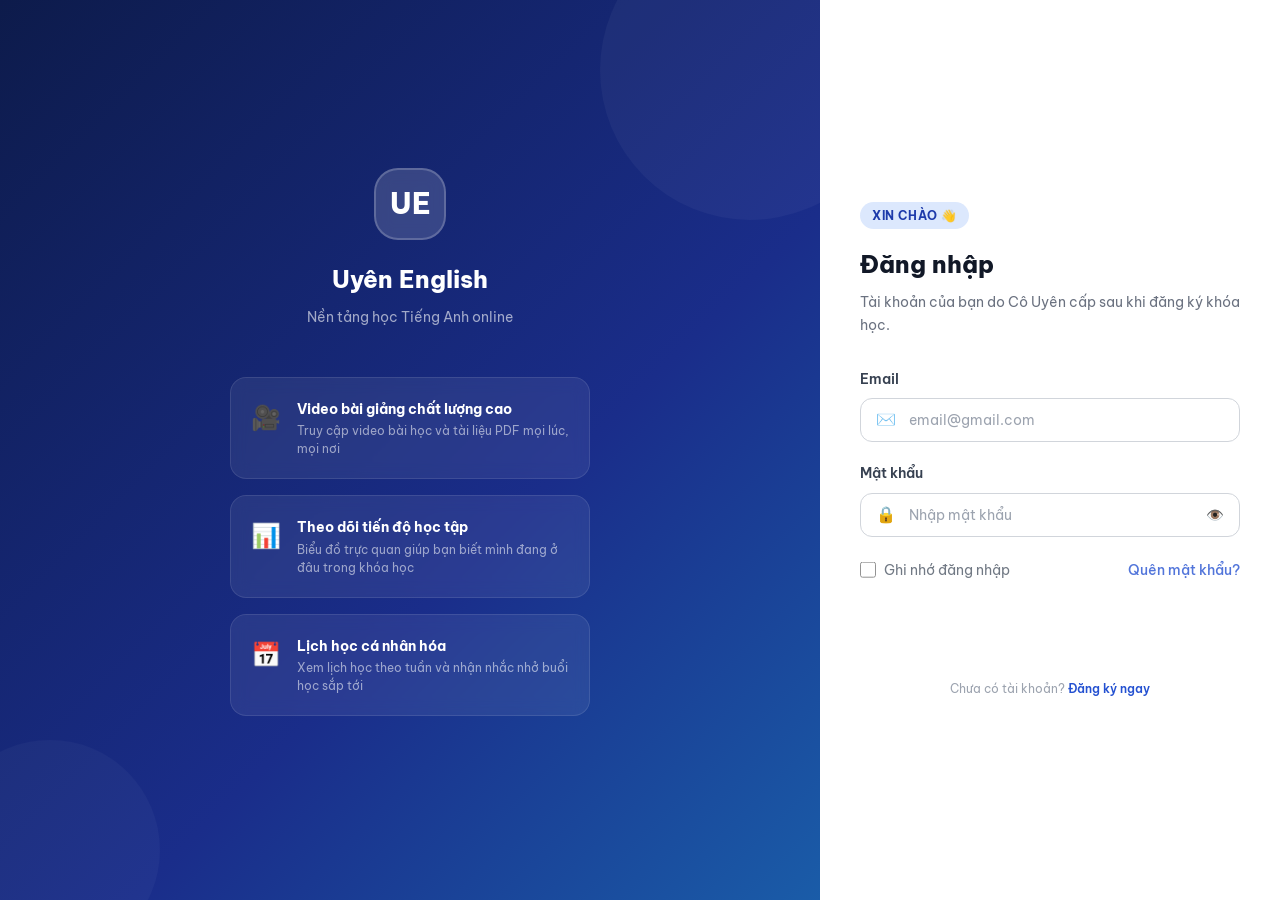
==== course.html @ e353cea9 "Initial commit: Complete Uyen English personalized platform" ====
<!DOCTYPE html>
<html lang="vi">
<head>
  <meta charset="UTF-8" />
  <meta name="viewport" content="width=device-width, initial-scale=1.0" />
  <title>Khóa Học – Uyên English</title>
  <link rel="icon" type="image/svg+xml" href="favicon.svg" />
  <meta name="description" content="Chi tiết lộ trình học tập, tài liệu và video bài giảng." />
  <link rel="stylesheet" href="css/common.css" />
  <link rel="stylesheet" href="css/course.css" />
  <link rel="stylesheet" href="css/enhancements.css" />
  <!-- GSAP CDN -->
  <script src="https://cdn.jsdelivr.net/npm/gsap@3.12.5/dist/gsap.min.js"></script>
</head>
<body>

<div class="app-layout" style="height:100vh;overflow:hidden">

  <!-- ── App Sidebar (Main Nav) ─────────────────────────────── -->
  <aside class="sidebar" id="mainSidebar">
    <div class="sidebar-logo">
      <div class="sidebar-logo-icon">UE</div>
      <div class="sidebar-logo-text">
        <span class="brand-name">Uyên English</span>
        <span class="brand-sub">Học Tiếng Anh Online</span>
      </div>
    </div>

    <nav class="sidebar-nav">
      <div class="nav-section-title">Chính</div>
      <a href="dashboard.html" class="nav-item">
        <svg viewBox="0 0 24 24" fill="none" stroke="currentColor"><path d="M3 9l9-7 9 7v11a2 2 0 01-2 2H5a2 2 0 01-2-2z"/><polyline points="9 22 9 12 15 12 15 22"/></svg>
        Trang chủ
      </a>
      <a href="course.html" class="nav-item active">
        <svg viewBox="0 0 24 24" fill="none" stroke="currentColor"><path d="M2 3h6a4 4 0 014 4v14a3 3 0 00-3-3H2z"/><path d="M22 3h-6a4 4 0 00-4 4v14a3 3 0 013-3h7z"/></svg>
        Khóa học của tôi
      </a>
    </nav>

    <div class="sidebar-footer">
      <div class="user-card">
        <div class="user-avatar" id="sidebarAvatar">?</div>
        <div class="user-info">
          <div class="user-name" id="sidebarName">Học viên</div>
          <div class="user-role" id="sidebarRole">Đang học</div>
        </div>
      </div>
      <button class="nav-item" id="logoutBtn" style="width:100%;margin-top:var(--space-2);color:rgba(255,80,80,.7)">
        <svg viewBox="0 0 24 24" fill="none" stroke="currentColor"><path d="M9 21H5a2 2 0 01-2-2V5a2 2 0 012-2h4"/><polyline points="16 17 21 12 16 7"/><line x1="21" y1="12" x2="9" y2="12"/></svg>
        Đăng xuất
      </button>
    </div>
  </aside>

  <!-- ── Main Content ──────────────────────────────────────── -->
  <div class="main-content" style="overflow:hidden">

    <!-- Top progress bar -->
    <div class="course-progress-bar" id="courseProgressBar">
      <div class="course-title-bar" id="courseNameBar">Đang tải...</div>
      <div class="course-progress-wrap">
        <div class="course-pct-text" id="coursePctText">0%</div>
        <div class="progress-bar"><div class="progress-fill" id="courseProgressFill" style="width:0%"></div></div>
      </div>
      <button class="btn btn-outline btn-sm" onclick="window.location.href='dashboard.html'">← Quay lại</button>
    </div>

    <!-- Course Layout -->
    <div class="course-layout" style="height:calc(100vh - 60px - 56px)">

      <!-- ── Course TOC Sidebar ──────────────────────────── -->
      <div class="course-sidebar" id="courseSidebar">
        <div class="course-sidebar-header">
          <div class="course-sidebar-title" id="tocTitle">Mục lục khóa học</div>
          <div class="sidebar-progress-info">
            <span id="tocDone">0 / 0 bài</span>
            <span class="sidebar-progress-pct" id="tocPct">0%</span>
          </div>
          <div class="progress-bar" style="height:4px">
            <div class="progress-fill" id="tocProgressFill" style="width:0%"></div>
          </div>
        </div>
        <div class="course-toc" id="courseToc">
          <!-- injected by JS -->
        </div>
      </div>

      <!-- ── Content Area ───────────────────────────────── -->
      <div class="course-content-area" id="contentArea">
        <!-- Topbar -->
        <div class="topbar" style="position:sticky;top:0;z-index:50">
          <button class="topbar-btn" id="tocToggle" aria-label="Toggle TOC">
            <svg viewBox="0 0 24 24" fill="none" stroke="currentColor" stroke-width="2"><line x1="3" y1="6" x2="21" y2="6"/><line x1="3" y1="12" x2="21" y2="12"/><line x1="3" y1="18" x2="21" y2="18"/></svg>
          </button>
          <div class="topbar-title" id="currentFileTitle">Chọn bài học để bắt đầu</div>
          <div class="topbar-actions">
            <button class="topbar-btn" id="prevBtn" title="Bài trước">
              <svg viewBox="0 0 24 24" fill="none" stroke="currentColor" stroke-width="2"><polyline points="15 18 9 12 15 6"/></svg>
            </button>
            <button class="topbar-btn" id="nextBtn" title="Bài tiếp">
              <svg viewBox="0 0 24 24" fill="none" stroke="currentColor" stroke-width="2"><polyline points="9 18 15 12 9 6"/></svg>
            </button>
          </div>
        </div>

        <!-- Content Panel -->
        <div class="content-panel" id="contentPanel" style="padding: 0; display: flex; flex-direction: column; overflow: hidden; height: 100%;">

          <!-- Welcome screen (default) -->
          <div class="welcome-screen" id="welcomeScreen" style="display:block; padding:0; height:100%; text-align:left; overflow-y:auto; background:#fff">
            
            <!-- Banner -->
            <div style="width:100%; height: 260px; background: url('https://images.unsplash.com/photo-1522202176988-66273c2fd55f?ixlib=rb-4.0.3&auto=format&fit=crop&w=1600&q=80') center/cover; position: relative;">
               <div style="position: absolute; inset:0; background: linear-gradient(to top, rgba(0,0,0,0.85) 0%, transparent 100%);"></div>
               <div style="position: absolute; bottom: 0; left: 0; padding: var(--space-6) var(--space-10);">
                  <div class="welcome-title" id="welcomeTitle" style="color: white; text-align: left; margin: 0; font-size: 2rem; letter-spacing: -0.02em;">Đang tải...</div>
                  <p class="welcome-desc" id="welcomeDesc" style="color: rgba(255,255,255,0.85); text-align: left; margin-top: var(--space-2); max-width: 600px; font-size: var(--font-size-sm); line-height: 1.5;"></p>
               </div>
            </div>

            <div style="max-width:1200px; margin: 0 auto; padding: 0 var(--space-10);">
                <!-- Content -->
                <div style="padding: var(--space-6) 0 var(--space-12);">
                  <div class="lesson-list-title" style="text-align: left; display: flex; justify-content: space-between; align-items: center;">
                    <span style="font-size: 1.15rem; font-weight: 800; color: var(--gray-900);">Danh sách bài học</span>
                    <span class="lesson-count-badge" id="totalBadge" style="background: #e0e7ff; color: #3730a3; padding: 6px 14px; border-radius: 20px; font-weight: 700; font-size: 0.75rem;">0 bài</span>
                  </div>
                  <div id="flatLessonList"></div>
                </div>
            </div>
          </div>

          <!-- Active content (hidden until file selected) -->
          <div id="activeContent" style="display:none; padding: var(--space-6) var(--space-8); height: 100%; overflow-y: auto;">
            <div class="file-info-card" id="fileInfoCard">
              <div class="file-info-left">
                <div class="file-info-icon" id="fileInfoIcon"></div>
                <div>
                  <div class="file-info-title" id="fileInfoTitle"></div>
                  <div class="file-info-meta" id="fileInfoMeta"></div>
                </div>
              </div>
              <div style="display:flex;gap:var(--space-3)">
                <span class="badge badge-green" id="completedBadge" style="display:none">✅ Đã hoàn thành</span>
                <a id="driveOpenBtn" href="#" target="_blank" class="btn btn-outline btn-sm">Mở Google Drive ↗</a>
              </div>
            </div>

            <!-- Video viewer -->
            <div class="media-viewer" id="videoViewer" style="display:none">
              <div class="media-viewer-placeholder" id="videoPlaceholder">
                <div class="placeholder-icon">▶️</div>
                <div class="placeholder-text">Nhấn vào bài học để xem video</div>
              </div>
              <iframe
                id="videoFrame"
                allowfullscreen
                allow="autoplay; encrypted-media"
                style="display:none"
              ></iframe>
            </div>

            <!-- PDF viewer -->
            <div class="pdf-viewer" id="pdfViewer" style="display:none">
              <iframe id="pdfFrame" allowfullscreen></iframe>
            </div>

            <!-- Lesson nav -->
            <div class="lesson-nav">
              <button class="btn btn-outline" id="prevFileBtn">← Bài trước</button>
              <div class="lesson-nav-current" id="lessonNavCurrent"></div>
              <button class="btn btn-primary" id="nextFileBtn">Bài tiếp →</button>
            </div>
          </div>

        </div><!-- end content-panel -->
      </div><!-- end course-content-area -->

    </div><!-- end course-layout -->
  </div><!-- end main-content -->
</div><!-- end app-layout -->

<!-- Toast -->
<div class="toast-container" id="toastContainer"></div>

<script>
// ============================================================
//  course.js – inline
//  Reads course structure directly from course-data.json
// ============================================================

// ── Auth Guard ────────────────────────────────────────────────
const rawUser = localStorage.getItem('ue_user') || sessionStorage.getItem('ue_user');
if (!rawUser) { window.location.href = 'login.html'; }
const currentUser = JSON.parse(rawUser);

const avt = currentUser.avatar || currentUser.name.charAt(0);
if (avt.includes('.jpg') || avt.includes('.png')) {
  document.getElementById('sidebarAvatar').innerHTML = `<img src="${avt}" style="width:100%;height:100%;object-fit:cover;object-position:top;border-radius:50%">`;
  document.getElementById('sidebarAvatar').style.background = 'transparent';
} else {
  document.getElementById('sidebarAvatar').textContent = avt;
}
document.getElementById('sidebarName').textContent = currentUser.name;
document.getElementById('sidebarRole').textContent =
  currentUser.role === 'admin' ? '👑 Admin' : '🎓 Học viên';

document.getElementById('logoutBtn').addEventListener('click', () => {
  localStorage.removeItem('ue_user');
  sessionStorage.removeItem('ue_user');
  window.location.href = 'login.html';
});

// ── State ─────────────────────────────────────────────────────
let courseData = null;
let allFiles   = [];   // flat list of all files in order
let currentFileIndex = -1;
let completedSet = new Set();
const COURSE_ID = new URLSearchParams(location.search).get('id') || 'english-basic';
const PROGRESS_KEY = `ue_progress_${COURSE_ID}`;

// ── Load & Render ─────────────────────────────────────────────
async function init() {
  let allCourses = [];
  try {
    const res = await fetch(`data/course-data-${currentUser.id}.json`);
    allCourses = await res.json();
  } catch (err) {
    console.warn('Local fetch failed, using fallback data:', err);
    allCourses = [{"course_id":"english-basic","title":"Tiếng Anh Nền Tảng – Cô Nhã Uyên","subtitle":"Ngữ pháp cơ bản, Từ vựng & Kỹ năng làm bài thi","teacher":"Phạm Nhã Uyên","rating":5.0,"reviews":24,"weeks":[{"week_id":"w1","name":"Tuần 1 – Nền Tảng Ngữ Pháp","sessions":[{"session_id":"w1s1","name":"Buổi 1 – Thì Hiện Tại Đơn & Hiện Tại Tiếp Diễn","date":"2026-07-05","time":"08:00","files":[{"file_id":"w1s1f1","type":"video","name":"Video bài giảng – Thì Hiện Tại","drive_id":"1BxiMVs0XRA5nFMdKvBdBZjgmUUqptlbs74OgVE2upms"},{"file_id":"w1s1f2","type":"pdf","name":"Slide bài giảng – Thì Hiện Tại","drive_id":"1BxiMVs0XRA5nFMdKvBdBZjgmUUqptlbs74OgVE2upms"},{"file_id":"w1s1f3","type":"pdf","name":"Bài tập về nhà – Buổi 1","drive_id":"1BxiMVs0XRA5nFMdKvBdBZjgmUUqptlbs74OgVE2upms"}]},{"session_id":"w1s2","name":"Buổi 2 – Thì Quá Khứ Đơn & Quá Khứ Tiếp Diễn","date":"2026-07-08","time":"08:00","files":[{"file_id":"w1s2f1","type":"video","name":"Video bài giảng – Thì Quá Khứ","drive_id":"1BxiMVs0XRA5nFMdKvBdBZjgmUUqptlbs74OgVE2upms"},{"file_id":"w1s2f2","type":"pdf","name":"Slide bài giảng – Thì Quá Khứ","drive_id":"1BxiMVs0XRA5nFMdKvBdBZjgmUUqptlbs74OgVE2upms"},{"file_id":"w1s2f3","type":"pdf","name":"Bài tập về nhà – Buổi 2","drive_id":"1BxiMVs0XRA5nFMdKvBdBZjgmUUqptlbs74OgVE2upms"}]}]},{"week_id":"w2","name":"Tuần 2 – Từ Vựng & Phrasal Verbs","sessions":[{"session_id":"w2s1","name":"Buổi 3 – Phrasal Verbs Thông Dụng (Phần 1)","date":"2026-07-12","time":"08:00","files":[{"file_id":"w2s1f1","type":"video","name":"Video bài giảng – Phrasal Verbs P1","drive_id":"1BxiMVs0XRA5nFMdKvBdBZjgmUUqptlbs74OgVE2upms"},{"file_id":"w2s1f2","type":"pdf","name":"Danh sách 50 Phrasal Verbs cơ bản","drive_id":"1BxiMVs0XRA5nFMdKvBdBZjgmUUqptlbs74OgVE2upms"}]},{"session_id":"w2s2","name":"Buổi 4 – Idioms & Expressions Thường Gặp","date":"2026-07-15","time":"08:00","files":[{"file_id":"w2s2f1","type":"video","name":"Video bài giảng – Idioms","drive_id":"1BxiMVs0XRA5nFMdKvBdBZjgmUUqptlbs74OgVE2upms"},{"file_id":"w2s2f2","type":"pdf","name":"Tổng hợp Idioms theo chủ đề","drive_id":"1BxiMVs0XRA5nFMdKvBdBZjgmUUqptlbs74OgVE2upms"},{"file_id":"w2s2f3","type":"pdf","name":"Bài tập tổng hợp Tuần 2","drive_id":"1BxiMVs0XRA5nFMdKvBdBZjgmUUqptlbs74OgVE2upms"}]}]},{"week_id":"w3","name":"Tuần 3 – Kỹ Năng Làm Bài Thi","sessions":[{"session_id":"w3s1","name":"Buổi 5 – Kỹ Năng Đọc Hiểu (Reading)","date":"2026-07-19","time":"08:00","files":[{"file_id":"w3s1f1","type":"video","name":"Video – Phương pháp đọc hiểu nhanh","drive_id":"1BxiMVs0XRA5nFMdKvBdBZjgmUUqptlbs74OgVE2upms"},{"file_id":"w3s1f2","type":"pdf","name":"Đề luyện tập Reading – Số 1","drive_id":"1BxiMVs0XRA5nFMdKvBdBZjgmUUqptlbs74OgVE2upms"}]},{"session_id":"w3s2","name":"Buổi 6 – Kỹ Năng Viết (Writing Basics)","date":"2026-07-22","time":"08:00","files":[{"file_id":"w3s2f1","type":"video","name":"Video – Cấu trúc câu & Viết đoạn văn","drive_id":"1BxiMVs0XRA5nFMdKvBdBZjgmUUqptlbs74OgVE2upms"},{"file_id":"w3s2f2","type":"pdf","name":"Template các dạng bài viết thường gặp","drive_id":"1BxiMVs0XRA5nFMdKvBdBZjgmUUqptlbs74OgVE2upms"},{"file_id":"w3s2f3","type":"pdf","name":"Bài tập Writing thực hành – Buổi 6","drive_id":"1BxiMVs0XRA5nFMdKvBdBZjgmUUqptlbs74OgVE2upms"}]}]}]}];
  }

  try {
    courseData = allCourses.find(c => c.course_id === COURSE_ID);

    if (!courseData) {
      document.getElementById('welcomeTitle').textContent = 'Không tìm thấy khóa học';
      document.getElementById('welcomeDesc').textContent = 'ID khóa học không hợp lệ.';
      return;
    }

    // Load progress
    completedSet = new Set(JSON.parse(localStorage.getItem(PROGRESS_KEY) || '[]'));

    // Build flat file list
    allFiles = [];
    courseData.weeks.forEach((w, wi) => {
      w.sessions.forEach((s, si) => {
        s.files.forEach((f, fi) => {
          allFiles.push({ ...f, weekIndex: wi, sessionIndex: si, fileIndex: fi,
                          weekName: w.name, sessionName: s.name });
        });
      });
    });

    // Update top bar
    document.getElementById('courseNameBar').textContent = courseData.title;
    document.getElementById('welcomeTitle').textContent = courseData.title;
    document.getElementById('welcomeDesc').textContent =
      `${courseData.subtitle} · Chọn bài học bên trái để bắt đầu.`;
    document.getElementById('totalBadge').textContent = `${allFiles.length} bài`;

    // Render TOC
    renderTOC();
    updateProgress();
    renderFlatList();

  } catch (err) {
    console.error('Failed to load course:', err);
    document.getElementById('welcomeTitle').textContent = 'Lỗi tải dữ liệu';
    document.getElementById('welcomeDesc').textContent = 'Không thể đọc file course-data.json. Hãy kiểm tra lại.';
  }
}

// ── Render TOC ────────────────────────────────────────────────
function renderTOC() {
  const toc = document.getElementById('courseToc');
  toc.innerHTML = '';
  document.getElementById('tocTitle').textContent = courseData.title;

  let fileGlobalIdx = 0;

  courseData.weeks.forEach((week, wi) => {
    const weekCompleted = week.sessions.every(s =>
      s.files.every(f => completedSet.has(f.file_id))
    );

    const weekEl = document.createElement('div');
    weekEl.className = 'week-group';

    const weekHeader = document.createElement('div');
    weekHeader.className = 'week-header';
    weekHeader.dataset.weekIndex = wi;

    const totalInWeek = week.sessions.reduce((s, ss) => s + ss.files.length, 0);
    const doneInWeek  = week.sessions.reduce((s, ss) =>
      s + ss.files.filter(f => completedSet.has(f.file_id)).length, 0);

    weekHeader.innerHTML = `
      <svg class="week-chevron open" viewBox="0 0 24 24" fill="none" stroke="currentColor" stroke-width="2.5"><polyline points="9 18 15 12 9 6"/></svg>
      <span class="week-header-title">${week.name}</span>
      <span class="week-count">${doneInWeek}/${totalInWeek}</span>
    `;

    const weekBody = document.createElement('div');
    weekBody.className = 'week-body';
    weekBody.id = `week-body-${wi}`;

    weekHeader.addEventListener('click', () => {
      const chevron = weekHeader.querySelector('.week-chevron');
      const isOpen = chevron.classList.contains('open');
      weekBody.style.maxHeight = isOpen ? '0' : weekBody.scrollHeight + 'px';
      chevron.classList.toggle('open', !isOpen);
    });

    week.sessions.forEach((session, si) => {
      const sessionEl = document.createElement('div');
      sessionEl.className = 'session-group';

      const sessCompleted = session.files.every(f => completedSet.has(f.file_id));

      const sessHeader = document.createElement('div');
      sessHeader.className = 'session-header';
      sessHeader.innerHTML = `
        <svg class="session-chevron open" viewBox="0 0 24 24" fill="none" stroke="currentColor" stroke-width="2.5"><polyline points="9 18 15 12 9 6"/></svg>
        <span class="session-icon">📋</span>
        <span class="session-header-title">${session.name}</span>
      `;

      const sessBody = document.createElement('div');
      sessBody.className = 'session-body';
      sessBody.id = `sess-body-${wi}-${si}`;

      sessHeader.addEventListener('click', () => {
        const chevron = sessHeader.querySelector('.session-chevron');
        const isOpen = chevron.classList.contains('open');
        sessBody.style.maxHeight = isOpen ? '0' : sessBody.scrollHeight + 'px';
        chevron.classList.toggle('open', !isOpen);
      });

      session.files.forEach((file, fi) => {
        const gIdx = fileGlobalIdx++;
        const isDone = completedSet.has(file.file_id);

        const fileEl = document.createElement('div');
        fileEl.className = 'file-item';
        fileEl.dataset.globalIndex = gIdx;
        fileEl.id = `file-item-${file.file_id}`;

        const typeInfo = getFileTypeInfo(file.type);

        fileEl.innerHTML = `
          <div class="file-type-icon file-type-${file.type}" title="${typeInfo.label}">${typeInfo.icon}</div>
          <div class="file-info">
            <div class="file-name">${file.name}</div>
            <div class="file-meta">${typeInfo.label}${file.size ? ' · ' + file.size : ''}</div>
          </div>
          <div class="file-status ${isDone ? 'completed' : 'pending'}" id="status-${file.file_id}"></div>
        `;

        fileEl.addEventListener('click', () => openFile(gIdx));
        sessBody.appendChild(fileEl);
      });

      sessHeader.click; // expanded by default
      sessionEl.appendChild(sessHeader);
      sessionEl.appendChild(sessBody);
      weekBody.appendChild(sessionEl);
    });

    // Open all by default – set max-height after appending
    weekEl.appendChild(weekHeader);
    weekEl.appendChild(weekBody);
    toc.appendChild(weekEl);

    // Init heights
    requestAnimationFrame(() => {
      weekBody.style.maxHeight = weekBody.scrollHeight + 'px';
      weekBody.querySelectorAll('.session-body').forEach(sb => {
        sb.style.maxHeight = sb.scrollHeight + 'px';
      });
    });
  });
}

function getFileTypeInfo(type) {
  switch(type) {
    case 'video': return { icon: '▶', label: 'Video bài giảng' };
    case 'pdf':   return { icon: '📄', label: 'Tài liệu PDF' };
    case 'doc':   return { icon: '📝', label: 'Tài liệu Word' };
    default:      return { icon: '📎', label: 'Tài liệu' };
  }
}

// ── Render Flat List on Welcome Screen ───────────────────────
function renderFlatList() {
  const container = document.getElementById('flatLessonList');
  container.innerHTML = '';
  container.style.cssText = `
    background: #fff;
    border-radius: var(--radius-xl);
    box-shadow: 0 4px 20px rgba(0,0,0,0.04);
    border: 1px solid var(--gray-200);
    overflow: hidden;
    margin-top: var(--space-6);
  `;

  courseData.weeks.forEach((w, wi) => {
    const weekEl = document.createElement('div');
    if (wi < courseData.weeks.length - 1) {
      weekEl.style.borderBottom = '1px solid var(--gray-100)';
    }

    const weekHeader = document.createElement('div');
    weekHeader.style.cssText = `
      background: #f8fafc;
      padding: var(--space-4) var(--space-5);
      font-size: var(--font-size-sm);
      font-weight: 700;
      color: var(--primary-700);
      text-transform: uppercase;
      letter-spacing: 0.02em;
      display: flex;
      align-items: center;
      gap: var(--space-3);
    `;
    weekHeader.innerHTML = `
      <svg viewBox="0 0 24 24" fill="none" stroke="currentColor" stroke-width="2.5" style="width:16px;height:16px;transform:rotate(90deg)"><polyline points="9 18 15 12 9 6"/></svg>
      ${w.name}
    `;

    const weekBody = document.createElement('div');
    weekBody.style.cssText = `padding: var(--space-5) var(--space-5); background: #fff;`;

    w.sessions.forEach((s, si) => {
      const sessEl = document.createElement('div');
      sessEl.style.cssText = `
        border: 1px solid var(--primary-100);
        border-radius: var(--radius-lg);
        margin-bottom: var(--space-4);
        overflow: hidden;
      `;
      if (si === w.sessions.length - 1) sessEl.style.marginBottom = '0';

      const sessHeader = document.createElement('div');
      sessHeader.style.cssText = `
        background: #f0f7ff;
        padding: var(--space-3) var(--space-4);
        font-size: var(--font-size-xs);
        font-weight: 700;
        color: var(--primary-800);
        display: flex;
        align-items: center;
        gap: var(--space-2);
        border-bottom: 1px solid var(--primary-100);
      `;
      sessHeader.innerHTML = `<span style="color:var(--primary-500);font-size:1.1rem;line-height:0">▾</span> ${s.name}`;

      const sessBody = document.createElement('div');
      sessBody.style.cssText = `padding: var(--space-2);`;

      s.files.forEach((f, fi) => {
        const globalIdx = allFiles.findIndex(af => af.file_id === f.file_id);
        const done = completedSet.has(f.file_id);
        const ti = getFileTypeInfo(f.type);

        const row = document.createElement('div');
        row.style.cssText = `
          display: flex;
          align-items: center;
          gap: var(--space-3);
          padding: var(--space-3) var(--space-4);
          border-radius: var(--radius-md);
          cursor: pointer;
          transition: all var(--transition-fast);
          margin-bottom: 2px;
        `;
        row.innerHTML = `
          <div style="width:20px;height:20px;border-radius:50%;flex-shrink:0;display:flex;align-items:center;justify-content:center;font-size:.7rem;
            ${done ? 'background:var(--success-500);color:#fff' : 'border:2px solid var(--gray-300);color:transparent'}">
            ${done ? '✓' : ''}
          </div>
          <div style="font-weight:700;font-size:.65rem;color:var(--success-600);white-space:nowrap">[${ti.label}]</div>
          <div style="flex:1;font-size:var(--font-size-sm);font-weight:600;color:var(--gray-700)">${f.name}</div>
          <div class="arrow-btn" style="width:28px;height:28px;border-radius:var(--radius-sm);background:var(--gray-50);border:1px solid var(--gray-200);display:flex;align-items:center;justify-content:center;color:var(--gray-500);transition:all var(--transition-fast)">
            <svg viewBox="0 0 24 24" fill="none" stroke="currentColor" stroke-width="2.5" style="width:14px;height:14px"><line x1="7" y1="17" x2="17" y2="7"/><polyline points="7 7 17 7 17 17"/></svg>
          </div>
        `;
        row.addEventListener('mouseenter', () => { 
          row.style.background = 'var(--primary-50)'; 
          const btn = row.querySelector('.arrow-btn');
          btn.style.background = 'var(--primary-500)';
          btn.style.color = '#fff';
          btn.style.borderColor = 'var(--primary-500)';
        });
        row.addEventListener('mouseleave', () => { 
          row.style.background = ''; 
          const btn = row.querySelector('.arrow-btn');
          btn.style.background = 'var(--gray-50)';
          btn.style.color = 'var(--gray-500)';
          btn.style.borderColor = 'var(--gray-200)';
        });
        row.addEventListener('click', () => openFile(globalIdx));
        sessBody.appendChild(row);
      });

      sessEl.appendChild(sessHeader);
      sessEl.appendChild(sessBody);
      weekBody.appendChild(sessEl);
    });

    weekEl.appendChild(weekHeader);
    weekEl.appendChild(weekBody);
    container.appendChild(weekEl);
  });
}

// ── Open a File ───────────────────────────────────────────────
function openFile(globalIdx) {
  if (globalIdx < 0 || globalIdx >= allFiles.length) return;
  currentFileIndex = globalIdx;

  const file = allFiles[globalIdx];

  // Mark completed
  markCompleted(file.file_id);

  // Switch view with GSAP crossfade
  document.getElementById('welcomeScreen').style.display = 'none';
  document.getElementById('activeContent').style.display = 'block';
  if (typeof window.animateContentIn === 'function') window.animateContentIn();
  if (typeof window.animateNavTransition === 'function') {
    window.animateNavTransition(globalIdx > (currentFileIndex || 0) ? 1 : -1);
  }

  // Highlight TOC item
  document.querySelectorAll('.file-item').forEach(el => el.classList.remove('active'));
  const tocItem = document.getElementById(`file-item-${file.file_id}`);
  if (tocItem) {
    tocItem.classList.add('active');
    tocItem.scrollIntoView({ block: 'nearest', behavior: 'smooth' });
  }

  // Update header
  document.getElementById('currentFileTitle').textContent = file.name;

  // File info card
  const ti = getFileTypeInfo(file.type);
  document.getElementById('fileInfoIcon').textContent = ti.icon;
  document.getElementById('fileInfoIcon').className = `file-info-icon file-type-icon file-type-${file.type}`;
  document.getElementById('fileInfoTitle').textContent = file.name;
  document.getElementById('fileInfoMeta').textContent =
    `${ti.label}${file.size ? ' · ' + file.size : ''} · ${file.weekName} · ${file.sessionName}`;
  document.getElementById('completedBadge').style.display = completedSet.has(file.file_id) ? 'inline-flex' : 'none';

  // Drive link
  const driveUrl = `https://drive.google.com/file/d/${file.drive_id}/view`;
  document.getElementById('driveOpenBtn').href = driveUrl;

  // Render media
  renderMedia(file);

  // Nav
  document.getElementById('lessonNavCurrent').textContent =
    `Bài ${globalIdx + 1} / ${allFiles.length}`;
  document.getElementById('prevFileBtn').disabled = globalIdx === 0;
  document.getElementById('nextFileBtn').disabled = globalIdx === allFiles.length - 1;
  document.getElementById('prevBtn').disabled = globalIdx === 0;
  document.getElementById('nextBtn').disabled = globalIdx === allFiles.length - 1;
}

function renderMedia(file) {
  const videoViewer = document.getElementById('videoViewer');
  const pdfViewer   = document.getElementById('pdfViewer');
  const videoFrame  = document.getElementById('videoFrame');
  const pdfFrame    = document.getElementById('pdfFrame');

  videoViewer.style.display = 'none';
  pdfViewer.style.display   = 'none';
  videoFrame.style.display  = 'none';
  videoFrame.src = '';
  pdfFrame.src   = '';

  if (file.type === 'video') {
    videoViewer.style.display = 'block';
    // Google Drive embed URL for video
    const embedUrl = `https://drive.google.com/file/d/${file.drive_id}/preview`;
    videoFrame.src = embedUrl;
    videoFrame.style.display = 'block';
    document.getElementById('videoPlaceholder').style.display = 'none';
  } else if (file.type === 'pdf' || file.type === 'doc') {
    pdfViewer.style.display = 'block';
    // Google Drive preview for docs/pdf
    const embedUrl = `https://drive.google.com/file/d/${file.drive_id}/preview`;
    pdfFrame.src = embedUrl;
  }
}

// ── Mark Completed ────────────────────────────────────────────
function markCompleted(fileId) {
  if (completedSet.has(fileId)) return;
  completedSet.add(fileId);
  localStorage.setItem(PROGRESS_KEY, JSON.stringify([...completedSet]));

  // Update status icon in TOC
  const statusEl = document.getElementById(`status-${fileId}`);
  if (statusEl) {
    statusEl.classList.remove('pending');
    statusEl.classList.add('completed');
  }

  updateProgress();
  // GSAP tick animation
  if (typeof window.animateCompletedTick === 'function') window.animateCompletedTick(fileId);
  showToast('success', '✅ Đã ghi nhận hoàn thành bài học!');
}

// ── Update Progress ───────────────────────────────────────────
function updateProgress() {
  const total = allFiles.length;
  const done  = completedSet.size;
  const pct   = total > 0 ? Math.round((done / total) * 100) : 0;

  // GSAP animate progress bars
  if (typeof window.animateProgressBar === 'function') window.animateProgressBar(pct);
  else {
    document.getElementById('courseProgressFill').style.width = pct + '%';
    document.getElementById('coursePctText').textContent = pct + '%';
    document.getElementById('tocProgressFill').style.width = pct + '%';
  }
  document.getElementById('tocDone').textContent = `${done} / ${total} bài`;
  document.getElementById('tocPct').textContent = pct + '%';

  // Update week counts in TOC headers
  if (courseData) {
    courseData.weeks.forEach((w, wi) => {
      const totalInWeek = w.sessions.reduce((s, ss) => s + ss.files.length, 0);
      const doneInWeek  = w.sessions.reduce((s, ss) =>
        s + ss.files.filter(f => completedSet.has(f.file_id)).length, 0);
      const countEl = document.querySelector(`[data-week-index="${wi}"] .week-count`);
      if (countEl) countEl.textContent = `${doneInWeek}/${totalInWeek}`;
    });
  }
}

// ── Navigation ────────────────────────────────────────────────
document.getElementById('nextBtn').addEventListener('click', () => openFile(currentFileIndex + 1));
document.getElementById('prevBtn').addEventListener('click', () => openFile(currentFileIndex - 1));
document.getElementById('nextFileBtn').addEventListener('click', () => openFile(currentFileIndex + 1));
document.getElementById('prevFileBtn').addEventListener('click', () => openFile(currentFileIndex - 1));

// ── TOC Toggle (GSAP-powered) ─────────────────────────────────
let tocOpen = true;
document.getElementById('tocToggle').addEventListener('click', () => {
  tocOpen = !tocOpen;
  if (typeof window.toggleTOCAnimation === 'function') {
    window.toggleTOCAnimation(tocOpen);
  } else {
    const sidebar = document.getElementById('courseSidebar');
    sidebar.style.width = tocOpen ? '320px' : '0';
  }
});

// ── Toast ─────────────────────────────────────────────────────
function showToast(type, msg) {
  const tc = document.getElementById('toastContainer');
  const t = document.createElement('div');
  t.className = `toast ${type}`;
  t.innerHTML = `<span>${type==='success'?'✅':'ℹ️'}</span><span class="toast-msg">${msg}</span>`;
  tc.appendChild(t);
  setTimeout(() => t.remove(), 3000);
}

// ── Init ──────────────────────────────────────────────────────
async function runInit() {
  await init();
  // Animate TOC after render
  if (typeof window.animateTOC === 'function') window.animateTOC();
}
runInit();
</script>

<!-- GSAP Course Animations -->
<script src="js/gsap-course.js"></script>

</body>
</html>
---- css/common.css ----
/* ============================================================
   COMMON.CSS – Design System
   Nền tảng học Tiếng Anh – Cô Phạm Nhã Uyên
   ============================================================ */

/* ── Google Fonts ─────────────────────────────────────────── */
@import url('https://fonts.googleapis.com/css2?family=Be+Vietnam+Pro:ital,wght@0,300;0,400;0,500;0,600;0,700;0,800;1,400&display=swap');

/* ── CSS Variables ────────────────────────────────────────── */
:root {
  /* Primary Palette */
  --primary-900: #0d1b4b;
  --primary-800: #122166;
  --primary-700: #1a2d8a;
  --primary-600: #1e3bab;
  --primary-500: #2451d1;
  --primary-400: #3b6de8;
  --primary-300: #6b93f0;
  --primary-200: #a8c1f8;
  --primary-100: #dce8fd;
  --primary-50:  #f0f5ff;

  /* Accent */
  --accent-500: #06b6d4;
  --accent-400: #22d3ee;
  --accent-300: #67e8f9;

  /* Success / Complete */
  --success-500: #10b981;
  --success-400: #34d399;
  --success-100: #d1fae5;

  /* Warning */
  --warning-500: #f59e0b;
  --warning-100: #fef3c7;

  /* Neutral */
  --gray-900: #111827;
  --gray-800: #1f2937;
  --gray-700: #374151;
  --gray-600: #4b5563;
  --gray-500: #6b7280;
  --gray-400: #9ca3af;
  --gray-300: #d1d5db;
  --gray-200: #e5e7eb;
  --gray-100: #f3f4f6;
  --gray-50:  #f9fafb;

  /* Semantic */
  --bg-page:   #f0f4f9;
  --bg-card:   #ffffff;
  --bg-sidebar: #0f1f5c;

  /* Typography */
  --font-family: 'Be Vietnam Pro', -apple-system, BlinkMacSystemFont, sans-serif;
  --font-size-xs:   0.75rem;
  --font-size-sm:   0.875rem;
  --font-size-base: 1rem;
  --font-size-lg:   1.125rem;
  --font-size-xl:   1.25rem;
  --font-size-2xl:  1.5rem;
  --font-size-3xl:  1.875rem;
  --font-size-4xl:  2.25rem;

  /* Spacing */
  --space-1: 0.25rem;
  --space-2: 0.5rem;
  --space-3: 0.75rem;
  --space-4: 1rem;
  --space-5: 1.25rem;
  --space-6: 1.5rem;
  --space-8: 2rem;
  --space-10: 2.5rem;
  --space-12: 3rem;

  /* Radius */
  --radius-sm:  0.375rem;
  --radius-md:  0.5rem;
  --radius-lg:  0.75rem;
  --radius-xl:  1rem;
  --radius-2xl: 1.5rem;
  --radius-full: 9999px;

  /* Shadow */
  --shadow-sm: 0 1px 2px rgba(0,0,0,.05);
  --shadow-md: 0 4px 6px -1px rgba(0,0,0,.08), 0 2px 4px -1px rgba(0,0,0,.05);
  --shadow-lg: 0 10px 15px -3px rgba(0,0,0,.08), 0 4px 6px -2px rgba(0,0,0,.04);
  --shadow-xl: 0 20px 25px -5px rgba(0,0,0,.1), 0 10px 10px -5px rgba(0,0,0,.04);
  --shadow-card: 0 2px 12px rgba(36, 81, 209, 0.08);
  --shadow-card-hover: 0 8px 30px rgba(36, 81, 209, 0.15);

  /* Transition */
  --transition-fast: 150ms ease;
  --transition-base: 250ms ease;
  --transition-slow: 400ms ease;

  /* Sidebar */
  --sidebar-width: 240px;
  --sidebar-collapsed: 68px;
  --topbar-height: 60px;
}

/* ── Reset & Base ──────────────────────────────────────────── */
*, *::before, *::after { box-sizing: border-box; margin: 0; padding: 0; }

html { font-size: 16px; scroll-behavior: smooth; }

body {
  font-family: var(--font-family);
  font-size: var(--font-size-base);
  color: var(--gray-800);
  background: var(--bg-page);
  line-height: 1.6;
  -webkit-font-smoothing: antialiased;
}

a { text-decoration: none; color: inherit; }
ul, ol { list-style: none; }
img { max-width: 100%; display: block; }
button { cursor: pointer; font-family: var(--font-family); border: none; background: none; }
input, textarea, select { font-family: var(--font-family); }

/* ── Scrollbar ─────────────────────────────────────────────── */
::-webkit-scrollbar { width: 6px; height: 6px; }
::-webkit-scrollbar-track { background: var(--gray-100); }
::-webkit-scrollbar-thumb { background: var(--primary-300); border-radius: var(--radius-full); }
::-webkit-scrollbar-thumb:hover { background: var(--primary-400); }

/* ── App Layout ────────────────────────────────────────────── */
.app-layout {
  display: flex;
  min-height: 100vh;
}

.main-content {
  flex: 1;
  margin-left: var(--sidebar-width);
  min-height: 100vh;
  transition: margin-left var(--transition-base);
  display: flex;
  flex-direction: column;
}

/* ── Sidebar ───────────────────────────────────────────────── */
.sidebar {
  width: var(--sidebar-width);
  background: var(--bg-sidebar);
  position: fixed;
  top: 0; left: 0;
  height: 100vh;
  display: flex;
  flex-direction: column;
  z-index: 100;
  transition: width var(--transition-base);
  overflow: hidden;
}

.sidebar-logo {
  padding: var(--space-6) var(--space-5);
  display: flex;
  align-items: center;
  gap: var(--space-3);
  border-bottom: 1px solid rgba(255,255,255,.08);
  flex-shrink: 0;
}

.sidebar-logo-icon {
  width: 38px;
  height: 38px;
  background: linear-gradient(135deg, var(--primary-400), var(--accent-500));
  border-radius: var(--radius-lg);
  display: flex;
  align-items: center;
  justify-content: center;
  font-size: 1.1rem;
  font-weight: 800;
  color: #fff;
  flex-shrink: 0;
  box-shadow: 0 4px 12px rgba(36,81,209,.4);
}

.sidebar-logo-text {
  display: flex;
  flex-direction: column;
}

.sidebar-logo-text .brand-name {
  font-size: var(--font-size-sm);
  font-weight: 700;
  color: #fff;
  line-height: 1.2;
  white-space: nowrap;
}

.sidebar-logo-text .brand-sub {
  font-size: var(--font-size-xs);
  color: rgba(255,255,255,.5);
  white-space: nowrap;
}

.sidebar-nav {
  flex: 1;
  padding: var(--space-4) var(--space-3);
  overflow-y: auto;
  overflow-x: hidden;
}

.nav-section-title {
  font-size: 0.65rem;
  font-weight: 600;
  text-transform: uppercase;
  letter-spacing: .08em;
  color: rgba(255,255,255,.35);
  padding: var(--space-4) var(--space-3) var(--space-2);
  white-space: nowrap;
}

.nav-item {
  display: flex;
  align-items: center;
  gap: var(--space-3);
  padding: var(--space-3) var(--space-3);
  border-radius: var(--radius-lg);
  color: rgba(255,255,255,.65);
  font-size: var(--font-size-sm);
  font-weight: 500;
  transition: all var(--transition-fast);
  margin-bottom: 2px;
  white-space: nowrap;
  cursor: pointer;
}

.nav-item svg { width: 18px; height: 18px; flex-shrink: 0; stroke-width: 1.8; }

.nav-item:hover {
  background: rgba(255,255,255,.08);
  color: #fff;
}

.nav-item.active {
  background: linear-gradient(135deg, var(--primary-500), var(--primary-400));
  color: #fff;
  box-shadow: 0 4px 12px rgba(36,81,209,.4);
}

.nav-item.active svg { stroke: #fff; }

.sidebar-footer {
  padding: var(--space-4) var(--space-3);
  border-top: 1px solid rgba(255,255,255,.08);
  flex-shrink: 0;
}

.user-card {
  display: flex;
  align-items: center;
  gap: var(--space-3);
  padding: var(--space-3);
  border-radius: var(--radius-lg);
  cursor: pointer;
  transition: background var(--transition-fast);
}

.user-card:hover { background: rgba(255,255,255,.08); }

.user-avatar {
  width: 36px;
  height: 36px;
  border-radius: var(--radius-full);
  background: linear-gradient(135deg, var(--primary-400), var(--accent-500));
  display: flex;
  align-items: center;
  justify-content: center;
  font-size: var(--font-size-xs);
  font-weight: 700;
  color: #fff;
  flex-shrink: 0;
}

.user-info { min-width: 0; }
.user-info .user-name {
  font-size: var(--font-size-sm);
  font-weight: 600;
  color: #fff;
  white-space: nowrap;
  overflow: hidden;
  text-overflow: ellipsis;
}
.user-info .user-role {
  font-size: var(--font-size-xs);
  color: rgba(255,255,255,.45);
}

/* ── Top Bar ───────────────────────────────────────────────── */
.topbar {
  height: var(--topbar-height);
  background: var(--bg-card);
  border-bottom: 1px solid var(--gray-200);
  display: flex;
  align-items: center;
  padding: 0 var(--space-6);
  gap: var(--space-4);
  position: sticky;
  top: 0;
  z-index: 50;
  box-shadow: var(--shadow-sm);
}

.topbar-title {
  font-size: var(--font-size-lg);
  font-weight: 700;
  color: var(--gray-900);
  flex: 1;
}

.topbar-actions {
  display: flex;
  align-items: center;
  gap: var(--space-3);
}

.topbar-btn {
  width: 36px;
  height: 36px;
  border-radius: var(--radius-full);
  display: flex;
  align-items: center;
  justify-content: center;
  color: var(--gray-500);
  background: var(--gray-50);
  border: 1px solid var(--gray-200);
  transition: all var(--transition-fast);
}

.topbar-btn:hover {
  background: var(--primary-50);
  color: var(--primary-500);
  border-color: var(--primary-200);
}

.topbar-btn svg { width: 18px; height: 18px; }

/* ── Cards ─────────────────────────────────────────────────── */
.card {
  background: var(--bg-card);
  border-radius: var(--radius-xl);
  box-shadow: var(--shadow-card);
  border: 1px solid var(--gray-200);
  overflow: hidden;
  transition: all var(--transition-base);
}

.card:hover {
  box-shadow: var(--shadow-card-hover);
  transform: translateY(-2px);
}

.card-header {
  padding: var(--space-5) var(--space-6);
  border-bottom: 1px solid var(--gray-100);
  display: flex;
  align-items: center;
  justify-content: space-between;
}

.card-title {
  font-size: var(--font-size-base);
  font-weight: 700;
  color: var(--gray-900);
}

.card-body { padding: var(--space-5) var(--space-6); }

/* ── Buttons ───────────────────────────────────────────────── */
.btn {
  display: inline-flex;
  align-items: center;
  gap: var(--space-2);
  padding: var(--space-3) var(--space-5);
  border-radius: var(--radius-lg);
  font-size: var(--font-size-sm);
  font-weight: 600;
  transition: all var(--transition-fast);
  cursor: pointer;
  border: none;
  white-space: nowrap;
}

.btn-primary {
  background: linear-gradient(135deg, var(--primary-500), var(--primary-600));
  color: #fff;
  box-shadow: 0 4px 12px rgba(36,81,209,.3);
}
.btn-primary:hover {
  background: linear-gradient(135deg, var(--primary-400), var(--primary-500));
  box-shadow: 0 6px 16px rgba(36,81,209,.4);
  transform: translateY(-1px);
}

.btn-outline {
  background: transparent;
  color: var(--primary-500);
  border: 1.5px solid var(--primary-300);
}
.btn-outline:hover {
  background: var(--primary-50);
  border-color: var(--primary-500);
}

.btn-ghost {
  background: transparent;
  color: var(--gray-600);
}
.btn-ghost:hover { background: var(--gray-100); color: var(--gray-900); }

.btn-sm {
  padding: var(--space-2) var(--space-4);
  font-size: var(--font-size-xs);
}

.btn-lg {
  padding: var(--space-4) var(--space-8);
  font-size: var(--font-size-base);
  border-radius: var(--radius-xl);
}

/* ── Badge ─────────────────────────────────────────────────── */
.badge {
  display: inline-flex;
  align-items: center;
  gap: var(--space-1);
  padding: 2px 10px;
  border-radius: var(--radius-full);
  font-size: var(--font-size-xs);
  font-weight: 600;
}

.badge-blue { background: var(--primary-100); color: var(--primary-600); }
.badge-green { background: var(--success-100); color: var(--success-500); }
.badge-orange { background: var(--warning-100); color: var(--warning-500); }

/* ── Stars ─────────────────────────────────────────────────── */
.stars { color: #f59e0b; font-size: var(--font-size-sm); }

/* ── Progress Bar ──────────────────────────────────────────── */
.progress-bar {
  width: 100%;
  height: 6px;
  background: var(--gray-200);
  border-radius: var(--radius-full);
  overflow: hidden;
}

.progress-fill {
  height: 100%;
  background: linear-gradient(90deg, var(--primary-500), var(--accent-500));
  border-radius: var(--radius-full);
  transition: width var(--transition-slow);
}

/* ── Form Elements ─────────────────────────────────────────── */
.form-group { margin-bottom: var(--space-5); }

.form-label {
  display: block;
  font-size: var(--font-size-sm);
  font-weight: 600;
  color: var(--gray-700);
  margin-bottom: var(--space-2);
}

.form-input {
  width: 100%;
  padding: var(--space-3) var(--space-4);
  border: 1.5px solid var(--gray-300);
  border-radius: var(--radius-lg);
  font-size: var(--font-size-sm);
  color: var(--gray-900);
  background: #fff;
  transition: all var(--transition-fast);
  outline: none;
}

.form-input:focus {
  border-color: var(--primary-400);
  box-shadow: 0 0 0 3px rgba(36,81,209,.12);
}

.form-input::placeholder { color: var(--gray-400); }

/* ── Toast / Alert ─────────────────────────────────────────── */
.toast-container {
  position: fixed;
  bottom: var(--space-6);
  right: var(--space-6);
  z-index: 1000;
  display: flex;
  flex-direction: column;
  gap: var(--space-3);
}

.toast {
  display: flex;
  align-items: center;
  gap: var(--space-3);
  padding: var(--space-4) var(--space-5);
  background: #fff;
  border-radius: var(--radius-xl);
  box-shadow: var(--shadow-xl);
  border-left: 4px solid var(--primary-500);
  min-width: 280px;
  animation: slideInRight var(--transition-base) ease;
}

.toast.success { border-color: var(--success-500); }
.toast.error { border-color: #ef4444; }

.toast-icon { font-size: 1.2rem; }
.toast-msg { font-size: var(--font-size-sm); font-weight: 500; color: var(--gray-800); }

@keyframes slideInRight {
  from { opacity: 0; transform: translateX(20px); }
  to   { opacity: 1; transform: translateX(0); }
}

/* ── Responsive ────────────────────────────────────────────── */
@media (max-width: 768px) {
  :root { --sidebar-width: 0px; }
  .sidebar { transform: translateX(-100%); width: 240px; }
  .sidebar.open { transform: translateX(0); }
  .main-content { margin-left: 0; }
  .overlay {
    position: fixed; inset: 0;
    background: rgba(0,0,0,.4);
    z-index: 99;
    display: none;
  }
  .sidebar.open ~ .overlay { display: block; }
}

/* ── Animations ────────────────────────────────────────────── */
@keyframes fadeIn {
  from { opacity: 0; transform: translateY(10px); }
  to   { opacity: 1; transform: translateY(0); }
}

@keyframes pulse {
  0%, 100% { opacity: 1; }
  50% { opacity: .5; }
}

.fade-in { animation: fadeIn var(--transition-base) ease forwards; }

/* ── Utility ───────────────────────────────────────────────── */
.text-center { text-align: center; }
.text-right  { text-align: right; }
.font-bold   { font-weight: 700; }
.font-medium { font-weight: 500; }
.text-sm     { font-size: var(--font-size-sm); }
.text-xs     { font-size: var(--font-size-xs); }
.text-muted  { color: var(--gray-500); }
.text-primary { color: var(--primary-500); }
.text-success { color: var(--success-500); }
.flex        { display: flex; }
.items-center { align-items: center; }
.justify-between { justify-content: space-between; }
.gap-2 { gap: var(--space-2); }
.gap-3 { gap: var(--space-3); }
.gap-4 { gap: var(--space-4); }
.w-full { width: 100%; }
.mt-2 { margin-top: var(--space-2); }
.mt-4 { margin-top: var(--space-4); }
.mb-4 { margin-bottom: var(--space-4); }
---- css/course.css ----
/* ============================================================
   COURSE.CSS – Course Detail Page Styles
   ============================================================ */

/* ── Course Layout ─────────────────────────────────────────── */
.course-layout {
  display: flex;
  height: 100vh;
  overflow: hidden;
}

/* ── Course Sidebar ─────────────────────────────────────────── */
.course-sidebar {
  width: 320px;
  flex-shrink: 0;
  background: var(--bg-card);
  border-right: 1px solid var(--gray-200);
  display: flex;
  flex-direction: column;
  overflow: hidden;
  transition: width var(--transition-base);
}

.course-sidebar-header {
  padding: var(--space-5) var(--space-5);
  border-bottom: 1px solid var(--gray-200);
  background: var(--bg-card);
  flex-shrink: 0;
}

.course-sidebar-title {
  font-size: var(--font-size-sm);
  font-weight: 700;
  color: var(--gray-900);
  margin-bottom: var(--space-3);
  line-height: 1.4;
}

.sidebar-progress-info {
  display: flex;
  justify-content: space-between;
  font-size: var(--font-size-xs);
  color: var(--gray-500);
  margin-bottom: var(--space-2);
}

.sidebar-progress-pct { font-weight: 700; color: var(--primary-500); }

.course-toc {
  flex: 1;
  overflow-y: auto;
  padding: var(--space-3) 0;
}

/* Week group */
.week-group { }

.week-header {
  display: flex;
  align-items: center;
  gap: var(--space-3);
  padding: var(--space-3) var(--space-5);
  cursor: pointer;
  user-select: none;
  transition: background var(--transition-fast);
}

.week-header:hover { background: var(--gray-50); }

.week-chevron {
  width: 16px; height: 16px;
  color: var(--gray-400);
  transition: transform var(--transition-fast);
  flex-shrink: 0;
}

.week-chevron.open { transform: rotate(90deg); }

.week-header-title {
  flex: 1;
  font-size: var(--font-size-sm);
  font-weight: 700;
  color: var(--gray-800);
}

.week-count {
  font-size: var(--font-size-xs);
  color: var(--gray-400);
  background: var(--gray-100);
  padding: 2px 8px;
  border-radius: var(--radius-full);
}

.week-body { overflow: hidden; }

/* Session group */
.session-group { }

.session-header {
  display: flex;
  align-items: center;
  gap: var(--space-2);
  padding: var(--space-2) var(--space-5) var(--space-2) var(--space-8);
  cursor: pointer;
  user-select: none;
  transition: background var(--transition-fast);
}

.session-header:hover { background: var(--gray-50); }

.session-chevron {
  width: 14px; height: 14px;
  color: var(--gray-400);
  transition: transform var(--transition-fast);
  flex-shrink: 0;
}

.session-chevron.open { transform: rotate(90deg); }

.session-icon {
  font-size: 0.85rem;
}

.session-header-title {
  flex: 1;
  font-size: var(--font-size-xs);
  font-weight: 600;
  color: var(--gray-700);
  line-height: 1.4;
}

.session-body { overflow: hidden; }

/* File item */
.file-item {
  display: flex;
  align-items: center;
  gap: var(--space-3);
  padding: var(--space-3) var(--space-5) var(--space-3) var(--space-10);
  cursor: pointer;
  transition: all var(--transition-fast);
  position: relative;
  border-left: 2px solid transparent;
  border-radius: 0 var(--radius-md) var(--radius-md) 0;
}

.file-item:hover {
  background: var(--primary-50);
  border-left-color: var(--primary-300);
}

.file-item.active {
  background: linear-gradient(90deg, var(--primary-50), rgba(36,81,209,.03));
  border-left-color: var(--primary-500);
}

.file-item.active .file-name { color: var(--primary-600); font-weight: 600; }

.file-type-icon {
  width: 28px; height: 28px;
  border-radius: var(--radius-md);
  display: flex; align-items: center; justify-content: center;
  font-size: 0.75rem;
  flex-shrink: 0;
}

.file-type-video { background: var(--primary-100); color: var(--primary-600); }
.file-type-pdf   { background: #fee2e2; color: #ef4444; }
.file-type-doc   { background: #dbeafe; color: #3b82f6; }

.file-info { flex: 1; min-width: 0; }

.file-name {
  font-size: var(--font-size-xs);
  color: var(--gray-700);
  white-space: nowrap;
  overflow: hidden;
  text-overflow: ellipsis;
  line-height: 1.4;
}

.file-meta {
  font-size: 0.65rem;
  color: var(--gray-400);
  margin-top: 1px;
}

.file-status {
  width: 18px; height: 18px;
  border-radius: 50%;
  flex-shrink: 0;
  display: flex; align-items: center; justify-content: center;
}

.file-status.completed {
  background: var(--success-500);
}

.file-status.completed::after {
  content: '✓';
  font-size: 0.6rem;
  color: #fff;
  font-weight: 700;
}

.file-status.pending {
  border: 1.5px solid var(--gray-300);
}

/* ── Course Content Area ────────────────────────────────────── */
.course-content-area {
  flex: 1;
  overflow-y: auto;
  display: flex;
  flex-direction: column;
}

/* Progress bar top */
.course-progress-bar {
  background: var(--gray-100);
  padding: var(--space-3) var(--space-6);
  display: flex;
  align-items: center;
  gap: var(--space-4);
  border-bottom: 1px solid var(--gray-200);
  flex-shrink: 0;
}

.course-title-bar {
  font-size: var(--font-size-sm);
  font-weight: 700;
  color: var(--gray-800);
  flex-shrink: 0;
}

.course-progress-wrap { flex: 1; }

.course-pct-text {
  font-size: var(--font-size-xs);
  font-weight: 700;
  color: var(--primary-500);
  margin-bottom: var(--space-1);
  text-align: right;
}

/* Content panel */
.content-panel {
  flex: 1;
  padding: var(--space-6) var(--space-8);
}

/* Welcome screen (no file selected) */
.welcome-screen {
  display: flex;
  flex-direction: column;
  align-items: center;
  justify-content: center;
  height: 100%;
  text-align: center;
  padding: var(--space-12);
}

.welcome-icon { font-size: 4rem; margin-bottom: var(--space-5); opacity: .6; }

.welcome-title {
  font-size: var(--font-size-2xl);
  font-weight: 800;
  color: var(--gray-800);
  margin-bottom: var(--space-3);
}

.welcome-desc { font-size: var(--font-size-sm); color: var(--gray-400); max-width: 360px; }

/* Course banner */
.course-banner {
  width: 100%;
  height: 320px;
  border-radius: var(--radius-2xl);
  overflow: hidden;
  margin-bottom: var(--space-6);
  background: linear-gradient(135deg, var(--primary-800), var(--primary-600));
  display: flex;
  align-items: center;
  justify-content: center;
  position: relative;
}

.course-banner-content {
  text-align: center;
  position: relative;
  z-index: 1;
}

.course-banner-icon { font-size: 4rem; margin-bottom: var(--space-4); }

.course-banner-title {
  font-size: var(--font-size-2xl);
  font-weight: 800;
  color: #fff;
  margin-bottom: var(--space-2);
}

.course-banner-sub { font-size: var(--font-size-sm); color: rgba(255,255,255,.7); }

/* ── Media Viewer ───────────────────────────────────────────── */
.media-viewer {
  background: #000;
  border-radius: var(--radius-2xl);
  overflow: hidden;
  margin-bottom: var(--space-5);
  position: relative;
  aspect-ratio: 16 / 9;
}

.media-viewer iframe {
  width: 100%;
  height: 100%;
  border: none;
  display: block;
}

.media-viewer-placeholder {
  position: absolute;
  inset: 0;
  display: flex;
  flex-direction: column;
  align-items: center;
  justify-content: center;
  background: linear-gradient(135deg, var(--gray-900), var(--gray-800));
  color: rgba(255,255,255,.6);
  gap: var(--space-4);
}

.media-viewer-placeholder .placeholder-icon { font-size: 3rem; }
.media-viewer-placeholder .placeholder-text { font-size: var(--font-size-sm); }

/* PDF Viewer */
.pdf-viewer {
  border-radius: var(--radius-2xl);
  overflow: hidden;
  margin-bottom: var(--space-5);
  border: 1px solid var(--gray-200);
}

.pdf-viewer iframe {
  width: 100%;
  height: 600px;
  border: none;
  display: block;
}

/* ── File Info ──────────────────────────────────────────────── */
.file-info-card {
  background: var(--bg-card);
  border-radius: var(--radius-xl);
  padding: var(--space-5) var(--space-6);
  border: 1px solid var(--gray-200);
  display: flex;
  align-items: center;
  justify-content: space-between;
  margin-bottom: var(--space-6);
}

.file-info-left { display: flex; align-items: center; gap: var(--space-4); }

.file-info-icon {
  width: 44px; height: 44px;
  border-radius: var(--radius-lg);
  display: flex; align-items: center; justify-content: center;
  font-size: 1.3rem;
}

.file-info-title {
  font-size: var(--font-size-base);
  font-weight: 700;
  color: var(--gray-900);
  margin-bottom: 2px;
}

.file-info-meta { font-size: var(--font-size-xs); color: var(--gray-400); }

/* ── Tabs ───────────────────────────────────────────────────── */
.content-tabs {
  border-bottom: 1px solid var(--gray-200);
  display: flex;
  gap: 0;
  margin-bottom: var(--space-6);
}

.tab-btn {
  padding: var(--space-4) var(--space-5);
  font-size: var(--font-size-sm);
  font-weight: 600;
  color: var(--gray-500);
  border: none;
  background: none;
  cursor: pointer;
  border-bottom: 2px solid transparent;
  transition: all var(--transition-fast);
  white-space: nowrap;
}

.tab-btn:hover { color: var(--primary-500); }

.tab-btn.active {
  color: var(--primary-500);
  border-bottom-color: var(--primary-500);
}

.tab-panel { display: none; }
.tab-panel.active { display: block; animation: fadeIn var(--transition-fast) ease; }

/* ── Lesson List (on welcome screen) ───────────────────────── */
.lesson-list-section {
  margin-bottom: var(--space-8);
}

.lesson-list-title {
  font-size: var(--font-size-lg);
  font-weight: 700;
  color: var(--gray-900);
  margin-bottom: var(--space-4);
  display: flex;
  align-items: center;
  justify-content: space-between;
}

.lesson-count-badge {
  font-size: var(--font-size-xs);
  color: var(--gray-400);
  font-weight: 400;
}

/* ── Nav buttons ────────────────────────────────────────────── */
.lesson-nav {
  display: flex;
  justify-content: space-between;
  align-items: center;
  padding: var(--space-4) 0;
  margin-top: var(--space-4);
  border-top: 1px solid var(--gray-200);
}

.lesson-nav-current {
  font-size: var(--font-size-xs);
  color: var(--gray-400);
  text-align: center;
}

/* ── Sidebar collapse toggle ────────────────────────────────── */
.sidebar-toggle {
  position: absolute;
  right: -14px;
  top: 50%;
  transform: translateY(-50%);
  width: 28px; height: 28px;
  background: var(--bg-card);
  border: 1px solid var(--gray-200);
  border-radius: 50%;
  display: flex; align-items: center; justify-content: center;
  cursor: pointer;
  z-index: 10;
  box-shadow: var(--shadow-md);
  color: var(--gray-500);
  transition: all var(--transition-fast);
}

.sidebar-toggle:hover {
  background: var(--primary-50);
  color: var(--primary-500);
  border-color: var(--primary-200);
}

.sidebar-toggle svg { width: 14px; height: 14px; }

/* ── Responsive ─────────────────────────────────────────────── */
@media (max-width: 900px) {
  .course-sidebar { width: 280px; }
  .content-panel { padding: var(--space-4); }
}

@media (max-width: 768px) {
  .course-sidebar {
    position: fixed;
    left: 0; top: 0;
    height: 100vh;
    z-index: 200;
    transform: translateX(-100%);
    box-shadow: var(--shadow-xl);
  }

  .course-sidebar.open { transform: translateX(0); }

  .course-layout { flex-direction: column; }
  .course-content-area { height: 100vh; }
  .pdf-viewer iframe { height: 400px; }
}
---- css/enhancements.css ----
/* ============================================================
   ENHANCEMENTS.CSS – Premium UI Upgrades với GSAP support
   ============================================================ */

/* ── Initial hidden states (GSAP will reveal these) ──────── */
.gsap-hidden {
  opacity: 0;
  visibility: hidden;
}

/* ── Glassmorphism upgrade ───────────────────────────────── */
.glass {
  background: rgba(255, 255, 255, 0.07);
  backdrop-filter: blur(20px) saturate(180%);
  -webkit-backdrop-filter: blur(20px) saturate(180%);
  border: 1px solid rgba(255, 255, 255, 0.15);
}

/* ── Gradient border cards ───────────────────────────────── */
.gradient-border {
  position: relative;
  border-radius: var(--radius-xl);
  background: var(--bg-card);
}

.gradient-border::before {
  content: '';
  position: absolute;
  inset: -1.5px;
  border-radius: calc(var(--radius-xl) + 2px);
  background: linear-gradient(135deg, var(--primary-400), var(--accent-500), #a78bfa);
  z-index: -1;
  opacity: 0;
  transition: opacity var(--transition-base);
}

.gradient-border:hover::before { opacity: 1; }

/* ── Magnetic button effect ──────────────────────────────── */
.btn-magnetic {
  position: relative;
  overflow: hidden;
  transition: transform var(--transition-fast);
}

.btn-magnetic::after {
  content: '';
  position: absolute;
  inset: 0;
  background: radial-gradient(circle at var(--mouse-x, 50%) var(--mouse-y, 50%), rgba(255,255,255,.2), transparent 60%);
  opacity: 0;
  transition: opacity var(--transition-fast);
}

.btn-magnetic:hover::after { opacity: 1; }

/* ── Text gradient shimmer ───────────────────────────────── */
.text-shimmer {
  background: linear-gradient(
    90deg,
    #fff 0%,
    var(--accent-300) 40%,
    #fff 60%,
    var(--accent-300) 100%
  );
  background-size: 200% auto;
  -webkit-background-clip: text;
  -webkit-text-fill-color: transparent;
  background-clip: text;
  animation: shimmer 4s linear infinite;
}

@keyframes shimmer {
  from { background-position: 0% center; }
  to   { background-position: 200% center; }
}

/* ── Noise texture overlay ───────────────────────────────── */
.hero::after {
  content: '';
  position: absolute;
  inset: 0;
  background-image: url("data:image/svg+xml,%3Csvg viewBox='0 0 256 256' xmlns='http://www.w3.org/2000/svg'%3E%3Cfilter id='noise'%3E%3CfeTurbulence type='fractalNoise' baseFrequency='0.9' numOctaves='4' stitchTiles='stitch'/%3E%3C/filter%3E%3Crect width='100%25' height='100%25' filter='url(%23noise)' opacity='0.04'/%3E%3C/svg%3E");
  pointer-events: none;
  z-index: 0;
}

/* ── Animated gradient mesh background ───────────────────── */
.mesh-bg {
  position: absolute;
  inset: 0;
  overflow: hidden;
  pointer-events: none;
}

.mesh-orb {
  position: absolute;
  border-radius: 50%;
  filter: blur(80px);
  mix-blend-mode: screen;
  animation: orbFloat 12s ease-in-out infinite;
}

.mesh-orb:nth-child(1) {
  width: 500px; height: 500px;
  background: rgba(59, 109, 232, 0.25);
  top: -100px; left: -100px;
  animation-delay: 0s;
}

.mesh-orb:nth-child(2) {
  width: 400px; height: 400px;
  background: rgba(6, 182, 212, 0.2);
  top: 20%; right: -50px;
  animation-delay: 4s;
}

.mesh-orb:nth-child(3) {
  width: 300px; height: 300px;
  background: rgba(167, 139, 250, 0.18);
  bottom: 0; left: 30%;
  animation-delay: 8s;
}

@keyframes orbFloat {
  0%, 100% { transform: translate(0, 0) scale(1); }
  33%  { transform: translate(30px, -20px) scale(1.05); }
  66%  { transform: translate(-20px, 30px) scale(0.95); }
}

/* ── Cursor glow (landing only) ──────────────────────────── */
.cursor-glow {
  position: fixed;
  width: 400px; height: 400px;
  border-radius: 50%;
  background: radial-gradient(circle, rgba(59,109,232,.08) 0%, transparent 70%);
  transform: translate(-50%, -50%);
  pointer-events: none;
  z-index: 9999;
  transition: transform 0.15s ease;
}

/* ── Number counter animation target ─────────────────────── */
.counter { display: inline-block; }

/* ── Scroll progress indicator ───────────────────────────── */
.scroll-progress {
  position: fixed;
  top: 0; left: 0;
  height: 3px;
  background: linear-gradient(90deg, var(--primary-500), var(--accent-500));
  z-index: 9999;
  transform-origin: left;
  transform: scaleX(0);
  border-radius: 0 2px 2px 0;
}

/* ── Feature card upgrade ────────────────────────────────── */
.feature-card {
  position: relative;
  overflow: hidden;
}

.feature-card::after {
  content: '';
  position: absolute;
  bottom: 0; left: 0; right: 0;
  height: 3px;
  background: linear-gradient(90deg, var(--primary-400), var(--accent-500));
  transform: scaleX(0);
  transform-origin: left;
  transition: transform var(--transition-base);
}

.feature-card:hover::after { transform: scaleX(1); }

/* ── Achievement row hover ───────────────────────────────── */
.achievement-row {
  border-radius: var(--radius-lg);
  padding-left: var(--space-3);
  padding-right: var(--space-3);
  margin-left: calc(-1 * var(--space-3));
  margin-right: calc(-1 * var(--space-3));
  transition: background var(--transition-fast);
}

.achievement-row:hover {
  background: var(--primary-50);
  border-bottom-color: transparent;
}

/* ── Score row animated fill ────────────────────────────── */
.score-row {
  position: relative;
  overflow: hidden;
}

.score-row::before {
  content: '';
  position: absolute;
  left: 0; top: 0; bottom: 0;
  width: 0;
  background: rgba(255,255,255,.04);
  transition: width 1s ease;
}

/* ── Stats bar counter ───────────────────────────────────── */
.stats-bar-container .stat-item-val {
  transition: all var(--transition-base);
}

/* ── Teacher card entrance ───────────────────────────────── */
.teacher-card {
  position: relative;
}

.teacher-card::before {
  content: '';
  position: absolute;
  inset: -2px;
  border-radius: calc(var(--radius-2xl) + 2px);
  background: linear-gradient(135deg, rgba(59,109,232,.4), rgba(6,182,212,.3), rgba(167,139,250,.4));
  z-index: -1;
  filter: blur(8px);
  opacity: 0.6;
  animation: cardGlow 4s ease-in-out infinite alternate;
}

@keyframes cardGlow {
  from { opacity: 0.4; filter: blur(6px); }
  to   { opacity: 0.8; filter: blur(12px); }
}

/* ── Nav link underline animation ───────────────────────── */
.nav-link {
  position: relative;
}

.nav-link::after {
  content: '';
  position: absolute;
  bottom: -2px; left: 0;
  width: 0; height: 2px;
  background: var(--primary-500);
  border-radius: var(--radius-full);
  transition: width var(--transition-base);
}

.nav-link:hover::after { width: 100%; }

/* ── Course card shine effect ────────────────────────────── */
.course-card {
  position: relative;
  overflow: hidden;
}

.course-card::before {
  content: '';
  position: absolute;
  top: -100%; left: -100%;
  width: 60%;
  height: 200%;
  background: linear-gradient(
    105deg,
    transparent 30%,
    rgba(255,255,255,.08) 50%,
    transparent 70%
  );
  transition: none;
  z-index: 1;
  pointer-events: none;
}

.course-card:hover::before {
  animation: cardShine 0.6s ease forwards;
}

@keyframes cardShine {
  to { left: 160%; }
}

/* ── Countdown box pulse on seconds ─────────────────────── */
.countdown-flash {
  animation: cdFlash 0.15s ease;
}

@keyframes cdFlash {
  0%   { transform: scale(1); }
  50%  { transform: scale(1.04); }
  100% { transform: scale(1); }
}

/* ── Week day hover ─────────────────────────────────────── */
.week-day {
  position: relative;
  overflow: hidden;
}

.week-day::after {
  content: '';
  position: absolute;
  inset: 0;
  background: linear-gradient(135deg, var(--primary-500), var(--accent-500));
  opacity: 0;
  border-radius: inherit;
  transition: opacity var(--transition-fast);
  z-index: -1;
}

/* ── File item highlight on hover ───────────────────────── */
.file-item {
  transition: all var(--transition-fast), border-left-color var(--transition-fast);
}

/* ── Sidebar item entrance ───────────────────────────────── */
.sidebar-nav .nav-item {
  opacity: 1;
  transform: none;
}

/* ── Page transition overlay ─────────────────────────────── */
.page-transition {
  position: fixed;
  inset: 0;
  background: linear-gradient(135deg, var(--primary-900), var(--primary-700));
  z-index: 99999;
  transform: translateY(100%);
  pointer-events: none;
}

/* ── Floating particles (landing) ────────────────────────── */
.particles-container {
  position: absolute;
  inset: 0;
  overflow: hidden;
  pointer-events: none;
  z-index: 0;
}

.particle {
  position: absolute;
  width: 4px; height: 4px;
  border-radius: 50%;
  background: rgba(255,255,255,.4);
  animation: particleFloat linear infinite;
}

@keyframes particleFloat {
  0%   { transform: translateY(100vh) scale(0); opacity: 0; }
  10%  { opacity: 1; }
  90%  { opacity: 1; }
  100% { transform: translateY(-20px) scale(1.5); opacity: 0; }
}

/* ── Dashboard card stagger targets ──────────────────────── */
.dash-reveal {
  will-change: transform, opacity;
}

/* ── Active course card ──────────────────────────────────── */
.course-card.highlighted {
  border-color: var(--primary-300);
  box-shadow: 0 0 0 3px rgba(36,81,209,.12), var(--shadow-card-hover);
}

/* ── TOC item transition ─────────────────────────────────── */
.file-item.entering {
  animation: fileItemIn 0.3s ease forwards;
}

@keyframes fileItemIn {
  from { opacity: 0; transform: translateX(-8px); }
  to   { opacity: 1; transform: translateX(0); }
}

/* ── Progress fill animated ──────────────────────────────── */
.progress-fill {
  transition: width 1.2s cubic-bezier(0.34, 1.56, 0.64, 1);
}

/* ── Topbar refined ──────────────────────────────────────── */
.topbar {
  border-bottom: 1px solid rgba(36,81,209,.08);
  background: rgba(255,255,255,.95);
  backdrop-filter: blur(12px);
}

/* ── Register form inputs upgraded ──────────────────────── */
.register-form .form-input:focus + .input-highlight,
.form-input:focus + .input-highlight {
  transform: scaleX(1);
}

.input-wrap { position: relative; }

.input-highlight {
  position: absolute;
  bottom: 0; left: 0; right: 0;
  height: 2px;
  background: linear-gradient(90deg, var(--accent-500), var(--primary-400));
  transform: scaleX(0);
  transform-origin: left;
  transition: transform var(--transition-base);
  border-radius: var(--radius-full);
}

/* ── Mobile hamburger animation ──────────────────────────── */
@media (max-width: 768px) {
  .landing-nav { padding: 0 var(--space-5); }
  .hamburger {
    display: flex;
    flex-direction: column;
    gap: 5px;
    cursor: pointer;
    padding: var(--space-2);
  }
  .hamburger span {
    display: block;
    width: 22px;
    height: 2px;
    background: var(--gray-700);
    border-radius: 2px;
    transition: all var(--transition-base);
  }
  .hamburger.open span:nth-child(1) { transform: rotate(45deg) translate(5px, 5px); }
  .hamburger.open span:nth-child(2) { opacity: 0; transform: scaleX(0); }
  .hamburger.open span:nth-child(3) { transform: rotate(-45deg) translate(5px, -5px); }

  .mobile-menu {
    position: fixed;
    inset: 68px 0 0;
    background: rgba(255,255,255,.98);
    backdrop-filter: blur(20px);
    z-index: 199;
    padding: var(--space-6);
    display: flex;
    flex-direction: column;
    gap: var(--space-4);
    transform: translateY(-100%);
    opacity: 0;
    transition: all var(--transition-base);
  }
  .mobile-menu.open { transform: translateY(0); opacity: 1; }
  .mobile-menu .nav-link { font-size: var(--font-size-lg); font-weight: 600; color: var(--gray-800); }
}
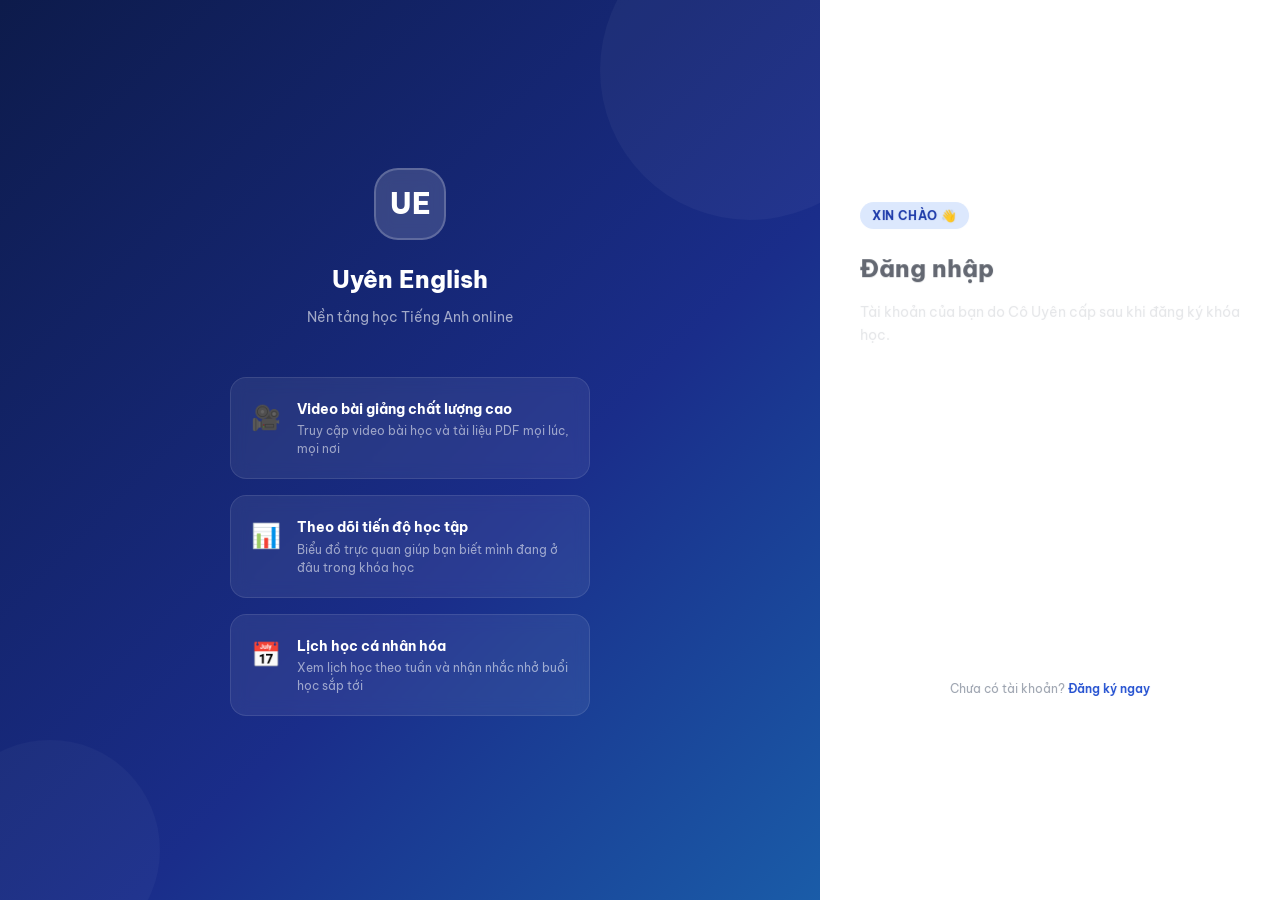
==== commit 22061bfa: "Implement dynamic course scanning for admin" ====
--- a/course.html
+++ b/course.html
@@ -221,14 +221,30 @@
 const PROGRESS_KEY = `ue_progress_${COURSE_ID}`;
 
 // ── Load & Render ─────────────────────────────────────────────
-async function init() {
+async function loadCourseData() {
   let allCourses = [];
-  try {
-    const res = await fetch(`data/course-data-${currentUser.id}.json`);
-    allCourses = await res.json();
-  } catch (err) {
-    console.warn('Local fetch failed, using fallback data:', err);
-    allCourses = [{"course_id":"english-basic","title":"Tiếng Anh Nền Tảng – Cô Nhã Uyên","subtitle":"Ngữ pháp cơ bản, Từ vựng & Kỹ năng làm bài thi","teacher":"Phạm Nhã Uyên","rating":5.0,"reviews":24,"weeks":[{"week_id":"w1","name":"Tuần 1 – Nền Tảng Ngữ Pháp","sessions":[{"session_id":"w1s1","name":"Buổi 1 – Thì Hiện Tại Đơn & Hiện Tại Tiếp Diễn","date":"2026-07-05","time":"08:00","files":[{"file_id":"w1s1f1","type":"video","name":"Video bài giảng – Thì Hiện Tại","drive_id":"1BxiMVs0XRA5nFMdKvBdBZjgmUUqptlbs74OgVE2upms"},{"file_id":"w1s1f2","type":"pdf","name":"Slide bài giảng – Thì Hiện Tại","drive_id":"1BxiMVs0XRA5nFMdKvBdBZjgmUUqptlbs74OgVE2upms"},{"file_id":"w1s1f3","type":"pdf","name":"Bài tập về nhà – Buổi 1","drive_id":"1BxiMVs0XRA5nFMdKvBdBZjgmUUqptlbs74OgVE2upms"}]},{"session_id":"w1s2","name":"Buổi 2 – Thì Quá Khứ Đơn & Quá Khứ Tiếp Diễn","date":"2026-07-08","time":"08:00","files":[{"file_id":"w1s2f1","type":"video","name":"Video bài giảng – Thì Quá Khứ","drive_id":"1BxiMVs0XRA5nFMdKvBdBZjgmUUqptlbs74OgVE2upms"},{"file_id":"w1s2f2","type":"pdf","name":"Slide bài giảng – Thì Quá Khứ","drive_id":"1BxiMVs0XRA5nFMdKvBdBZjgmUUqptlbs74OgVE2upms"},{"file_id":"w1s2f3","type":"pdf","name":"Bài tập về nhà – Buổi 2","drive_id":"1BxiMVs0XRA5nFMdKvBdBZjgmUUqptlbs74OgVE2upms"}]}]},{"week_id":"w2","name":"Tuần 2 – Từ Vựng & Phrasal Verbs","sessions":[{"session_id":"w2s1","name":"Buổi 3 – Phrasal Verbs Thông Dụng (Phần 1)","date":"2026-07-12","time":"08:00","files":[{"file_id":"w2s1f1","type":"video","name":"Video bài giảng – Phrasal Verbs P1","drive_id":"1BxiMVs0XRA5nFMdKvBdBZjgmUUqptlbs74OgVE2upms"},{"file_id":"w2s1f2","type":"pdf","name":"Danh sách 50 Phrasal Verbs cơ bản","drive_id":"1BxiMVs0XRA5nFMdKvBdBZjgmUUqptlbs74OgVE2upms"}]},{"session_id":"w2s2","name":"Buổi 4 – Idioms & Expressions Thường Gặp","date":"2026-07-15","time":"08:00","files":[{"file_id":"w2s2f1","type":"video","name":"Video bài giảng – Idioms","drive_id":"1BxiMVs0XRA5nFMdKvBdBZjgmUUqptlbs74OgVE2upms"},{"file_id":"w2s2f2","type":"pdf","name":"Tổng hợp Idioms theo chủ đề","drive_id":"1BxiMVs0XRA5nFMdKvBdBZjgmUUqptlbs74OgVE2upms"},{"file_id":"w2s2f3","type":"pdf","name":"Bài tập tổng hợp Tuần 2","drive_id":"1BxiMVs0XRA5nFMdKvBdBZjgmUUqptlbs74OgVE2upms"}]}]},{"week_id":"w3","name":"Tuần 3 – Kỹ Năng Làm Bài Thi","sessions":[{"session_id":"w3s1","name":"Buổi 5 – Kỹ Năng Đọc Hiểu (Reading)","date":"2026-07-19","time":"08:00","files":[{"file_id":"w3s1f1","type":"video","name":"Video – Phương pháp đọc hiểu nhanh","drive_id":"1BxiMVs0XRA5nFMdKvBdBZjgmUUqptlbs74OgVE2upms"},{"file_id":"w3s1f2","type":"pdf","name":"Đề luyện tập Reading – Số 1","drive_id":"1BxiMVs0XRA5nFMdKvBdBZjgmUUqptlbs74OgVE2upms"}]},{"session_id":"w3s2","name":"Buổi 6 – Kỹ Năng Viết (Writing Basics)","date":"2026-07-22","time":"08:00","files":[{"file_id":"w3s2f1","type":"video","name":"Video – Cấu trúc câu & Viết đoạn văn","drive_id":"1BxiMVs0XRA5nFMdKvBdBZjgmUUqptlbs74OgVE2upms"},{"file_id":"w3s2f2","type":"pdf","name":"Template các dạng bài viết thường gặp","drive_id":"1BxiMVs0XRA5nFMdKvBdBZjgmUUqptlbs74OgVE2upms"},{"file_id":"w3s2f3","type":"pdf","name":"Bài tập Writing thực hành – Buổi 6","drive_id":"1BxiMVs0XRA5nFMdKvBdBZjgmUUqptlbs74OgVE2upms"}]}]}]}];
+  
+  if (currentUser.role === 'admin') {
+    try {
+      const usersRes = await fetch('data/users.json');
+      const usersData = await usersRes.json();
+      const students = usersData.users.filter(u => u.role !== 'admin');
+      
+      for (const student of students) {
+        try {
+          const res = await fetch(`data/course-data-${student.id}.json`);
+          const studentCourses = await res.json();
+          allCourses = allCourses.concat(studentCourses);
+        } catch(e) {}
+      }
+    } catch(err) {}
+  } else {
+    try {
+      const res = await fetch(`data/course-data-${currentUser.id}.json`);
+      allCourses = await res.json();
+    } catch (err) {
+      console.warn('Local fetch failed, using fallback data:', err);
+    }
   }
 
   try {
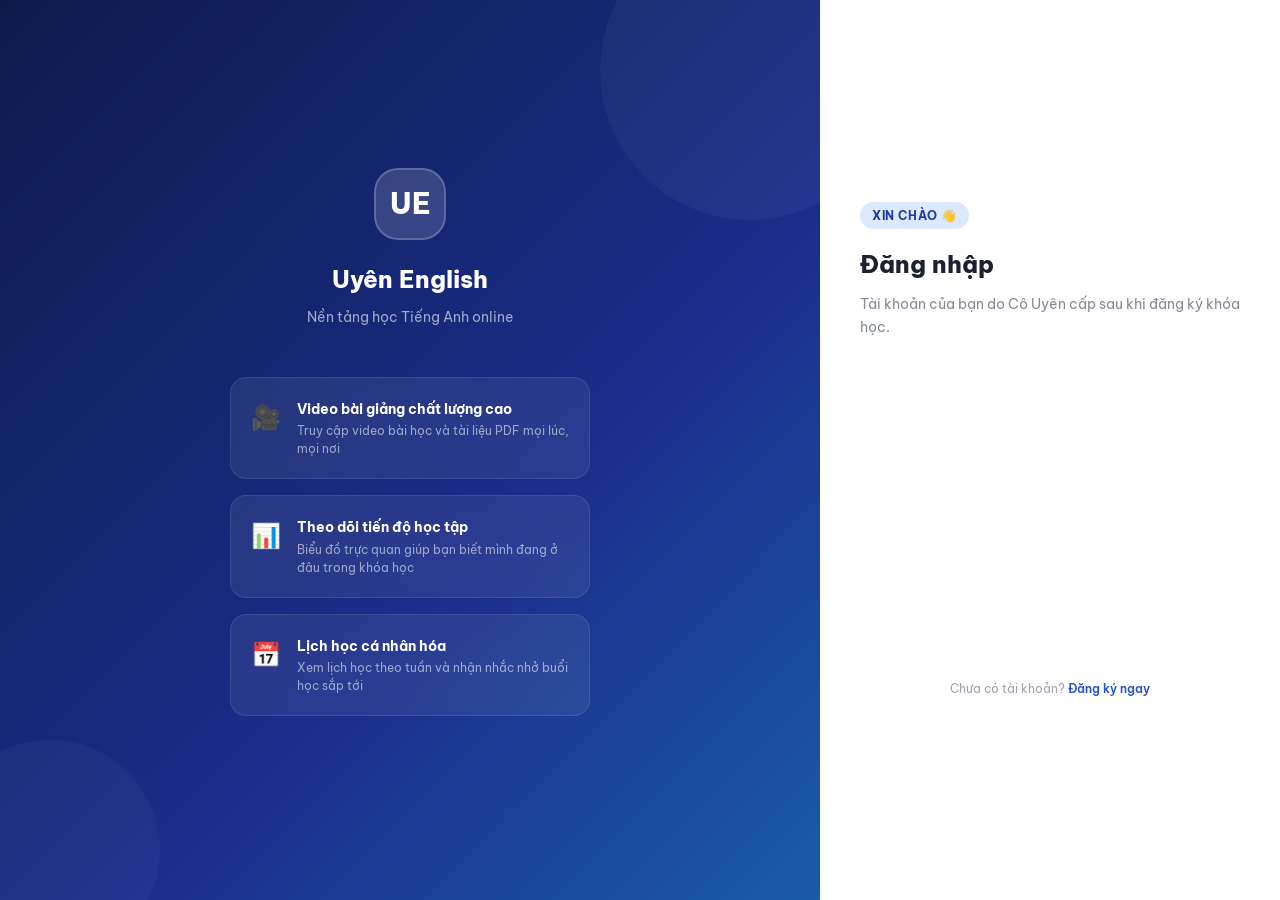
==== commit 878db3a3: "Fix JS init bug in course.html" ====
--- a/course.html
+++ b/course.html
@@ -690,7 +690,7 @@
 
 // ── Init ──────────────────────────────────────────────────────
 async function runInit() {
-  await init();
+  await loadCourseData();
   // Animate TOC after render
   if (typeof window.animateTOC === 'function') window.animateTOC();
 }
